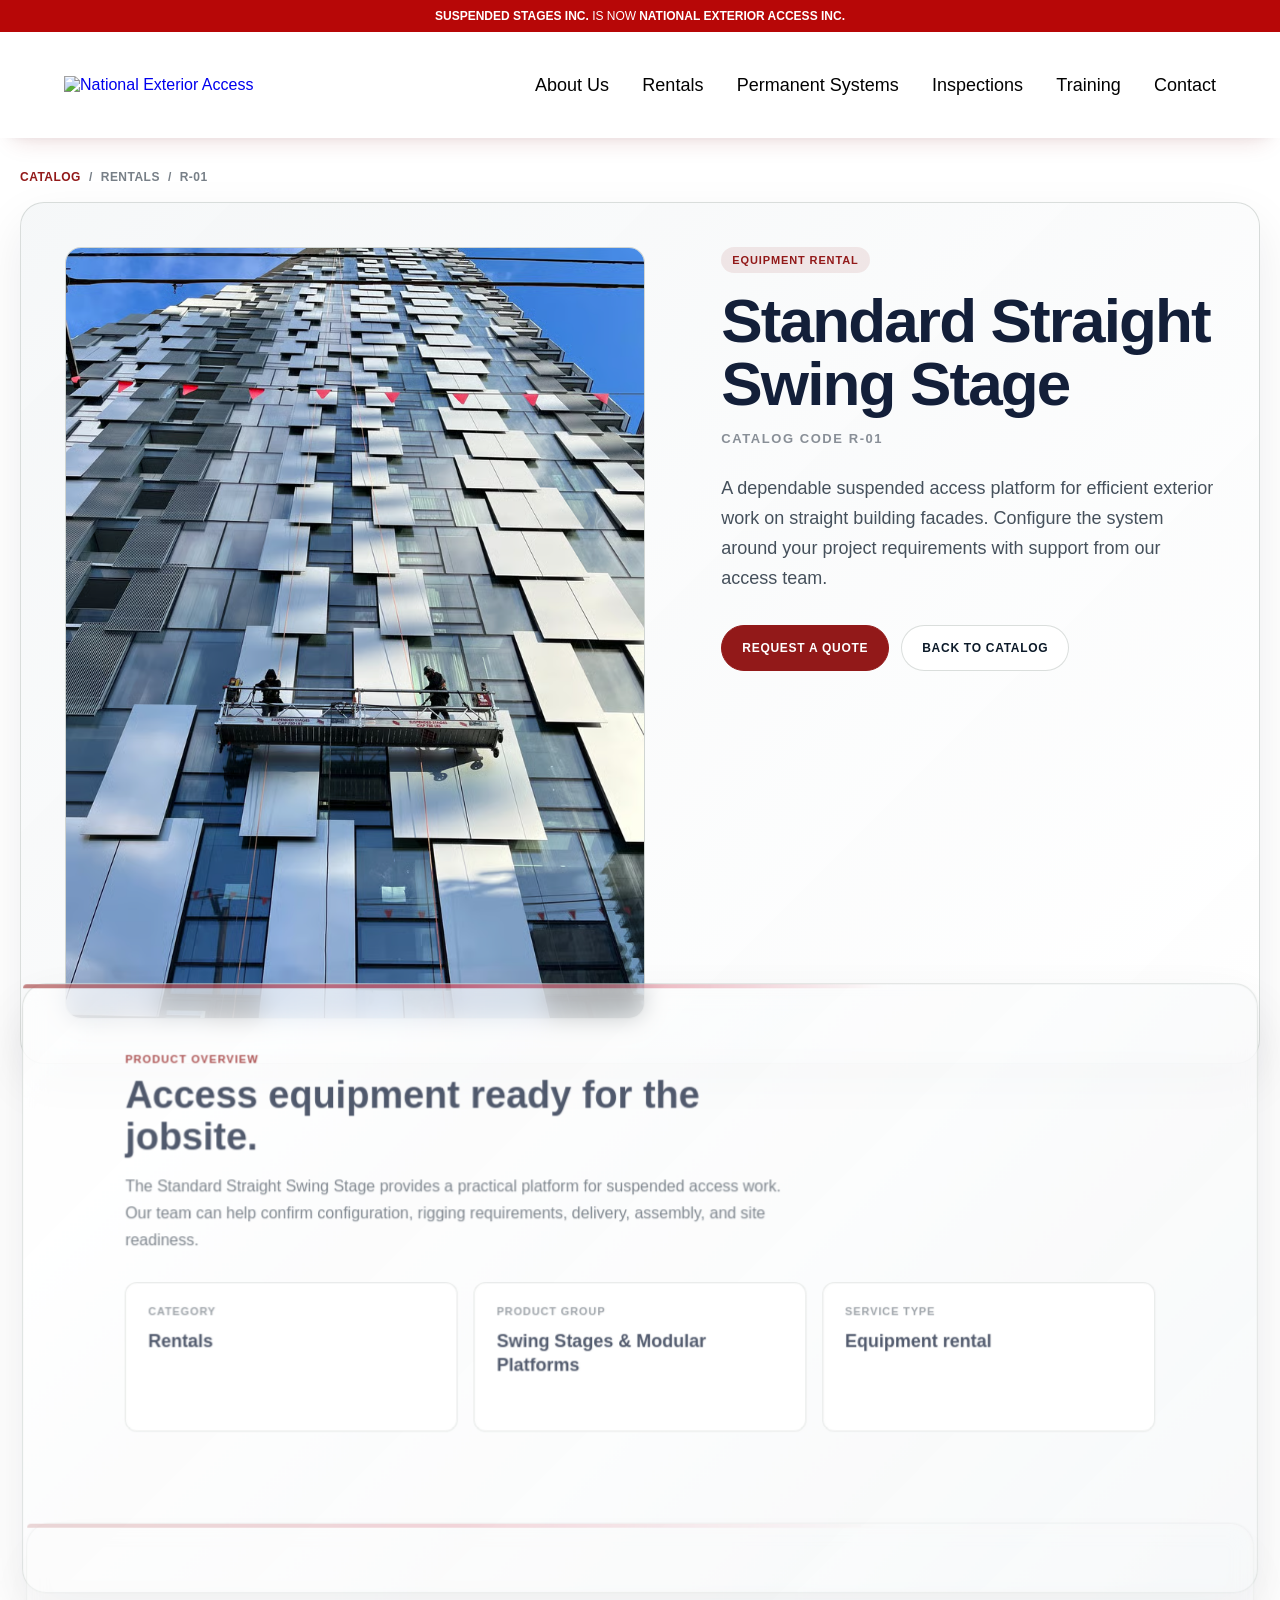
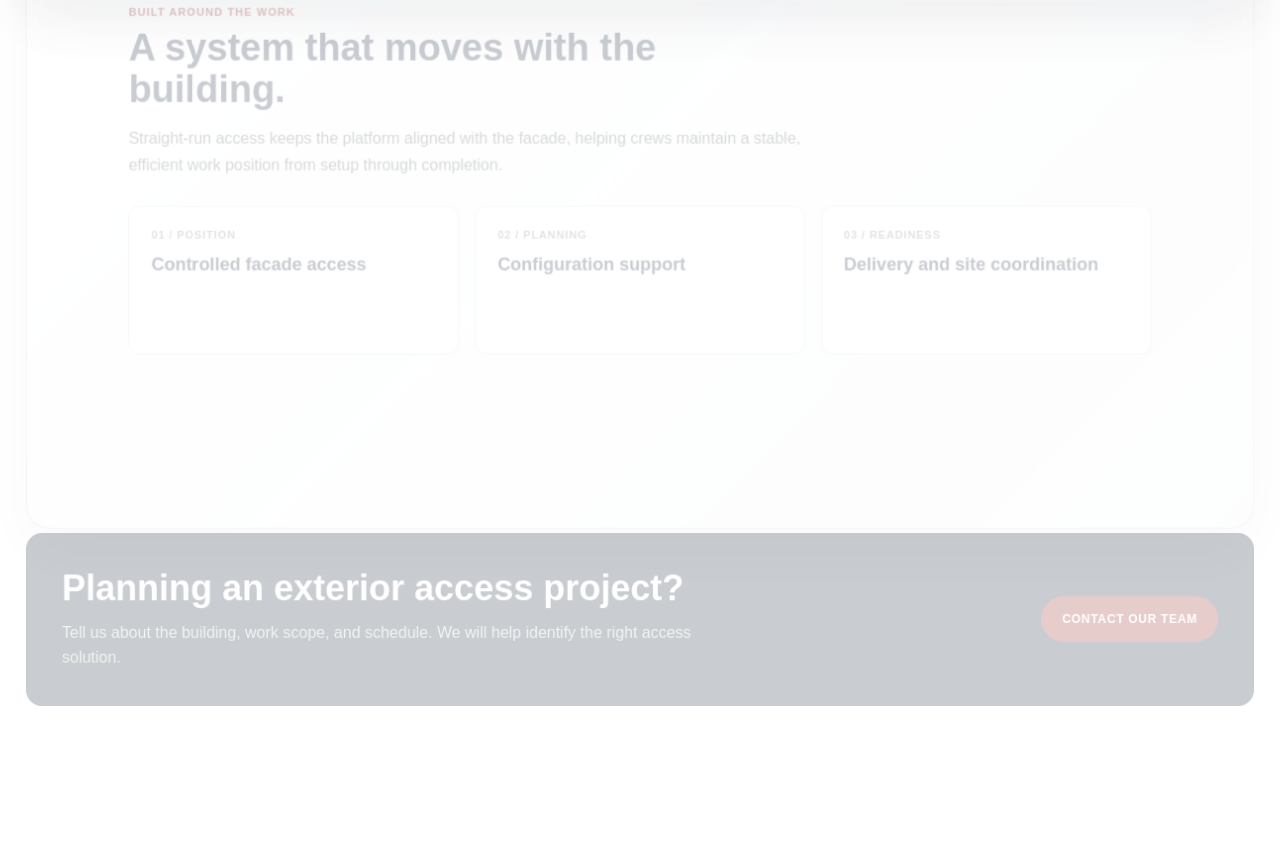
==== products/r-01.html @ cde95449 "1st product" ====
<!DOCTYPE html>
<html lang="en" xmlns:mso="urn:schemas-microsoft-com:office:office" xmlns:msdt="uuid:C2F41010-65B3-11d1-A29F-00AA00C14882">
<head>
    <meta charset="UTF-8">
    <meta name="viewport" content="width=device-width, initial-scale=1.0">
    <meta name="description" content="Standard Straight Swing Stage from National Exterior Access.">

    <title>Standard Straight Swing Stage | National Exterior Access</title>

    <link rel="stylesheet" href="../css/product.css">
    <link rel="stylesheet" href="../shared/nea-header.css">

<!--[if gte mso 9]><xml>
<mso:CustomDocumentProperties>
<mso:_dlc_DocId msdt:dt="string">V2SHWS6XWX3N-912120017-809977</mso:_dlc_DocId>
<mso:_dlc_DocIdItemGuid msdt:dt="string">abacb443-7cd0-4355-b745-6548f027edaa</mso:_dlc_DocIdItemGuid>
<mso:_dlc_DocIdUrl msdt:dt="string">https://appriver3651013612.sharepoint.com/sites/SSIDocuments/_layouts/15/DocIdRedir.aspx?ID=V2SHWS6XWX3N-912120017-809977, V2SHWS6XWX3N-912120017-809977</mso:_dlc_DocIdUrl>
</mso:CustomDocumentProperties>
</xml><![endif]-->
</head>

<body>
    <div id="nea-global-header-slot"></div>

    <main class="nea-product-page nea-product-main">
        <!-- Product data: duplicate this page and replace the content in this section. -->
        <div class="nea-product-scroll-scene">
            <div class="nea-product-hero-anchor">
                <nav class="nea-product-breadcrumbs" aria-label="Breadcrumb">
                    <a href="../index.php">Catalog</a>
                    <span aria-hidden="true">/</span>
                    <span>Rentals</span>
                    <span aria-hidden="true">/</span>
                    <span>R-01</span>
                </nav>

                <section class="nea-product-hero" aria-labelledby="product-title">
                    <div class="nea-product-media">
                        <img
                            src="../Assets/Pics/Standard_Straight_Swing_Stage.avif"
                            alt="Standard Straight Swing Stage"
                        >
                    </div>

                    <div class="nea-product-summary nea-product-summary-desktop">
                        <p class="nea-product-eyebrow">Equipment rental</p>
                        <h1 class="nea-product-title" id="product-title">Standard Straight Swing Stage</h1>
                        <span class="nea-product-code">CATALOG CODE R-01</span>

                        <p class="nea-product-intro">
                            A dependable suspended access platform for efficient exterior work on straight building facades.
                            Configure the system around your project requirements with support from our access team.
                        </p>

                        <div class="nea-product-actions">
                            <a class="nea-product-button" href="https://www.nationalexterioraccess.com/contact">Request a quote</a>
                            <a class="nea-product-button nea-product-button--secondary" href="../index.php">Back to catalog</a>
                        </div>
                    </div>
                </section>
            </div>

            <section class="nea-product-summary nea-product-summary-mobile" aria-labelledby="mobile-product-title" data-scroll-panel>
                <p class="nea-product-eyebrow">Equipment rental</p>
                <h1 class="nea-product-title" id="mobile-product-title">Standard Straight Swing Stage</h1>
                <span class="nea-product-code">CATALOG CODE R-01</span>

                <p class="nea-product-intro">
                    A dependable suspended access platform for efficient exterior work on straight building facades.
                    Configure the system around your project requirements with support from our access team.
                </p>

                <div class="nea-product-actions">
                    <a class="nea-product-button" href="https://www.nationalexterioraccess.com/contact">Request a quote</a>
                    <a class="nea-product-button nea-product-button--secondary" href="../index.php">Back to catalog</a>
                </div>
            </section>

        <section class="nea-product-section nea-product-scroll-panel" aria-labelledby="overview-title" data-scroll-panel>
            <div class="nea-product-section-heading">
                <p class="nea-product-section-label">Product overview</p>
                <h2 class="nea-product-section-title" id="overview-title">Access equipment ready for the jobsite.</h2>
                <p class="nea-product-section-copy">
                    The Standard Straight Swing Stage provides a practical platform for suspended access work.
                    Our team can help confirm configuration, rigging requirements, delivery, assembly, and site readiness.
                </p>
            </div>

            <div class="nea-product-spec-grid">
                <article class="nea-product-spec">
                    <span class="nea-product-spec-label">Category</span>
                    <p class="nea-product-spec-value">Rentals</p>
                </article>
                <article class="nea-product-spec">
                    <span class="nea-product-spec-label">Product group</span>
                    <p class="nea-product-spec-value">Swing Stages &amp; Modular Platforms</p>
                </article>
                <article class="nea-product-spec">
                    <span class="nea-product-spec-label">Service type</span>
                    <p class="nea-product-spec-value">Equipment rental</p>
                </article>
            </div>
        </section>

        <section class="nea-product-section nea-product-scroll-panel" aria-labelledby="engineering-title" data-scroll-panel>
            <div class="nea-product-section-heading">
                <p class="nea-product-section-label">Built around the work</p>
                <h2 class="nea-product-section-title" id="engineering-title">A system that moves with the building.</h2>
                <p class="nea-product-section-copy">
                    Straight-run access keeps the platform aligned with the facade, helping crews maintain a stable,
                    efficient work position from setup through completion.
                </p>
            </div>

            <div class="nea-product-spec-grid">
                <article class="nea-product-spec">
                    <span class="nea-product-spec-label">01 / Position</span>
                    <p class="nea-product-spec-value">Controlled facade access</p>
                </article>
                <article class="nea-product-spec">
                    <span class="nea-product-spec-label">02 / Planning</span>
                    <p class="nea-product-spec-value">Configuration support</p>
                </article>
                <article class="nea-product-spec">
                    <span class="nea-product-spec-label">03 / Readiness</span>
                    <p class="nea-product-spec-value">Delivery and site coordination</p>
                </article>
            </div>
        </section>

        <section class="nea-product-section nea-product-scroll-panel" aria-labelledby="next-step-title" data-scroll-panel>
            <div class="nea-product-cta">
                <div>
                    <h2 id="next-step-title">Planning an exterior access project?</h2>
                    <p>Tell us about the building, work scope, and schedule. We will help identify the right access solution.</p>
                </div>
                <a class="nea-product-button" href="https://www.nationalexterioraccess.com/contact">Contact our team</a>
            </div>
        </section>
        </div>
    </main>

    <script src="../shared/nea-header.js"></script>
    <script src="../js/product.js"></script>
</body>
</html>
---- css/product.css ----
:root {
    --nea-product-red: #921919;
    --nea-product-red-alt: #C5132F;
    --nea-product-navy: #0C1A29;
    --nea-product-blue: #131F39;
    --nea-product-gray: #BCC3BF;
    --nea-product-light: #F5F7F8;
    --nea-product-border: rgba(188, 195, 191, 0.55);
}

body {
    margin: 0;
    color: var(--nea-product-navy);
    background: #ffffff;
    font-family: Arial, Helvetica, sans-serif;
}

.nea-product-page,
.nea-product-page * {
    box-sizing: border-box;
}

.nea-product-main {
    width: min(100% - 40px, 1240px);
    margin: 0 auto;
    padding: 0 0 88px;
}

.nea-product-scroll-scene {
    position: relative;
}

.nea-product-breadcrumbs {
    display: flex;
    flex-wrap: wrap;
    gap: 8px;
    margin: 0 0 18px;
    color: rgba(12, 26, 41, 0.56);
    font-size: 12px;
    font-weight: 700;
    letter-spacing: 0.04em;
    text-transform: uppercase;
}

.nea-product-breadcrumbs a {
    color: var(--nea-product-red);
    text-decoration: none;
}

.nea-product-breadcrumbs a:hover {
    text-decoration: underline;
}

.nea-product-hero-anchor {
    position: sticky;
    top: var(--nea-header-total-height, 138px);
    z-index: 1;
    padding-top: 32px;
}

.nea-product-hero {
    min-height: min(520px, calc(100vh - 235px));
    display: grid;
    grid-template-columns: minmax(0, 1.08fr) minmax(340px, 0.92fr);
    gap: clamp(32px, 6vw, 88px);
    align-items: center;
    padding: clamp(24px, 3.5vw, 44px);
    border: 1px solid var(--nea-product-border);
    border-radius: 24px;
    background:
        linear-gradient(135deg, rgba(245, 247, 248, 0.96), rgba(255, 255, 255, 0.98));
    box-shadow: 0 20px 50px rgba(12, 26, 41, 0.08);
}

.nea-product-summary-mobile {
    display: none;
}

@media (min-width: 821px) {
    .nea-product-summary {
        align-self: start;
    }
}

.nea-product-scroll-panel {
    position: relative;
    z-index: 2;
    min-height: 68vh;
    display: flex;
    flex-direction: column;
    justify-content: center;
    margin-top: -10vh;
    padding: clamp(44px, 8vw, 92px) clamp(24px, 8vw, 108px);
    border: 1px solid rgba(188, 195, 191, 0.62);
    border-radius: 24px;
    background:
        linear-gradient(135deg, rgba(255, 255, 255, 0.97), rgba(245, 247, 248, 0.93));
    box-shadow: 0 24px 58px rgba(12, 26, 41, 0.13);
    backdrop-filter: blur(12px);
    opacity: 0.14;
    transform: translateY(24px) scale(0.99);
    transition: opacity 0.22s ease-out, transform 0.22s ease-out;
    will-change: opacity, transform;
}

.nea-product-scroll-panel::before {
    content: "";
    position: absolute;
    top: 0;
    right: 0;
    left: 0;
    height: 4px;
    border-radius: 24px 24px 0 0;
    background: linear-gradient(90deg, var(--nea-product-red), var(--nea-product-red-alt), transparent 70%);
    opacity: 0.72;
}

.nea-product-scroll-panel:last-child {
    margin-bottom: 12vh;
}

.nea-product-scroll-panel.is-active {
    opacity: 1;
    transform: translateY(0) scale(1);
}

.nea-product-section.nea-product-scroll-panel:last-child {
    min-height: 0;
    margin-top: 0;
    margin-bottom: 88px;
    padding: 0;
    border: 0;
    border-radius: 0;
    background: transparent;
    box-shadow: none;
    backdrop-filter: none;
}

.nea-product-section.nea-product-scroll-panel:last-child::before {
    display: none;
}

.nea-product-media {
    display: flex;
    align-items: center;
    justify-content: center;
    overflow: hidden;
    border: 1px solid rgba(188, 195, 191, 0.7);
    border-radius: 16px;
    background: #ffffff;
}

.nea-product-media img {
    display: block;
    width: 100%;
    height: 90%;
    min-height: 300px;
    object-fit: contain;
}

.nea-product-eyebrow {
    display: inline-flex;
    margin: 0 0 16px;
    padding: 7px 11px;
    border-radius: 999px;
    background: rgba(146, 25, 25, 0.09);
    color: var(--nea-product-red);
    font-size: 11px;
    font-weight: 900;
    letter-spacing: 0.08em;
    text-transform: uppercase;
}

.nea-product-title {
    max-width: 620px;
    margin: 0;
    color: var(--nea-product-blue);
    font-size: clamp(34px, 5vw, 62px);
    font-weight: 900;
    line-height: 1.02;
    letter-spacing: -0.03em;
}

.nea-product-code {
    display: block;
    margin-top: 16px;
    color: rgba(12, 26, 41, 0.48);
    font-size: 13px;
    font-weight: 900;
    letter-spacing: 0.12em;
}

.nea-product-intro {
    max-width: 590px;
    margin: 28px 0 0;
    color: rgba(12, 26, 41, 0.76);
    font-size: 18px;
    line-height: 1.65;
}

.nea-product-actions {
    display: flex;
    flex-wrap: wrap;
    gap: 12px;
    margin-top: 32px;
}

.nea-product-button {
    display: inline-flex;
    align-items: center;
    justify-content: center;
    min-height: 46px;
    padding: 12px 20px;
    border: 1px solid var(--nea-product-red);
    border-radius: 999px;
    background: var(--nea-product-red);
    color: #ffffff;
    font-size: 12px;
    font-weight: 900;
    letter-spacing: 0.06em;
    text-decoration: none;
    text-transform: uppercase;
    transition: background 0.2s ease, box-shadow 0.2s ease, transform 0.2s ease;
}

.nea-product-button:hover {
    background: var(--nea-product-red-alt);
    box-shadow: 0 8px 20px rgba(146, 25, 25, 0.22);
    transform: translateY(-2px);
}

.nea-product-button--secondary {
    background: #ffffff;
    color: var(--nea-product-navy);
    border-color: var(--nea-product-border);
}

.nea-product-button--secondary:hover {
    background: var(--nea-product-light);
    color: var(--nea-product-red);
}

.nea-product-section {
    padding-top: 0;
}

.nea-product-section-heading {
    max-width: 680px;
    margin-bottom: 28px;
}

.nea-product-section-label {
    margin: 0 0 10px;
    color: var(--nea-product-red);
    font-size: 11px;
    font-weight: 900;
    letter-spacing: 0.1em;
    text-transform: uppercase;
}

.nea-product-section-title {
    margin: 0;
    color: var(--nea-product-blue);
    font-size: clamp(26px, 3vw, 38px);
    line-height: 1.1;
}

.nea-product-section-copy {
    margin: 14px 0 0;
    color: rgba(12, 26, 41, 0.72);
    font-size: 16px;
    line-height: 1.7;
}

.nea-product-spec-grid {
    display: grid;
    grid-template-columns: repeat(3, minmax(0, 1fr));
    gap: 16px;
}

.nea-product-spec {
    min-height: 150px;
    padding: 22px;
    border: 1px solid var(--nea-product-border);
    border-radius: 12px;
    background: #ffffff;
}

.nea-product-spec-label {
    display: block;
    margin-bottom: 12px;
    color: rgba(12, 26, 41, 0.54);
    font-size: 11px;
    font-weight: 900;
    letter-spacing: 0.08em;
    text-transform: uppercase;
}

.nea-product-spec-value {
    margin: 0;
    color: var(--nea-product-blue);
    font-size: 18px;
    font-weight: 800;
    line-height: 1.35;
}

.nea-product-cta {
    display: grid;
    grid-template-columns: 1fr auto;
    gap: 28px;
    align-items: center;
    padding: 36px;
    border-radius: 16px;
    background: var(--nea-product-navy);
    color: #ffffff;
}

.nea-product-cta h2 {
    margin: 0;
    font-size: clamp(24px, 3vw, 36px);
    line-height: 1.1;
}

.nea-product-cta p {
    max-width: 680px;
    margin: 12px 0 0;
    color: rgba(255, 255, 255, 0.76);
    line-height: 1.6;
}

.nea-product-cta .nea-product-button {
    white-space: nowrap;
}

@media (max-width: 820px) {
    .nea-product-hero-anchor {
        position: sticky;
        top: var(--nea-header-total-height, 114px);
        z-index: 3;
        padding-top: 32px;
    }

    .nea-product-scroll-panel {
        z-index: 4;
        min-height: 62vh;
        margin-top: -7vh;
    }

    .nea-product-scroll-panel:first-of-type {
        margin-top: 0;
    }

    .nea-product-hero {
        min-height: 0;
        display: block;
        grid-template-columns: 1fr;
    }

    .nea-product-media,
    .nea-product-media img {
        min-height: 280px;
    }

    .nea-product-summary-desktop {
        display: none;
    }

    .nea-product-summary-mobile {
        display: block;
        position: relative;
        z-index: 4;
        margin-top: 0;
        padding: 42px 24px;
        border: 1px solid var(--nea-product-border);
        border-radius: 16px;
        background: rgba(255, 255, 255, 0.98);
        box-shadow: 0 24px 58px rgba(12, 26, 41, 0.13);
        opacity: 0.14;
        transform: translateY(24px) scale(0.99);
        transition: opacity 0.22s ease-out, transform 0.22s ease-out;
        will-change: opacity, transform;
    }

    .nea-product-spec-grid {
        grid-template-columns: repeat(2, minmax(0, 1fr));
    }
}

@media (min-width: 561px) and (max-width: 820px) {
    .nea-product-summary-mobile {
        min-height: 550px;
        padding: 56px 32px 64px;
    }

    .nea-product-section.nea-product-scroll-panel:last-child {
        min-height: 0;
        margin-top: 0;
        margin-bottom: 32px;
        padding: 0;
        border: 0;
        border-radius: 0;
        background: transparent;
        box-shadow: none;
        backdrop-filter: none;
    }

    .nea-product-section.nea-product-scroll-panel:last-child::before {
        display: none;
    }

    .nea-product-cta {
        padding: 32px;
    }
}

@media (max-width: 560px) {
    .nea-product-main {
        width: min(100% - 24px, 1240px);
        padding-top: 0;
    }

    .nea-product-hero {
        gap: 28px;
        padding: 18px;
        border-radius: 16px;
    }

    .nea-product-hero-anchor {
        padding-top: 20px;
    }

    .nea-product-summary-mobile {
        padding-top: 20px;
        padding-bottom: 32px;
    }

    .nea-product-scroll-panel {
        min-height: 62vh;
        margin-top: 0;
        padding: 56px 20px 48px;
        border-radius: 16px;
    }

    .nea-product-media,
    .nea-product-media img {
        min-height: 240px;
    }

    .nea-product-title {
        font-size: 42px;
    }

    .nea-product-intro {
        font-size: 16px;
    }

    .nea-product-spec-grid,
    .nea-product-cta {
        grid-template-columns: 1fr;
    }

    .nea-product-section {
        padding-top: 40px;
    }

    .nea-product-section.nea-product-scroll-panel:last-child {
        min-height: 0;
        margin-top: 0;
        margin-bottom: 24px;
        padding: 0;
        border: 0;
        border-radius: 0;
        background: transparent;
        box-shadow: none;
        backdrop-filter: none;
    }

    .nea-product-section.nea-product-scroll-panel:last-child::before {
        display: none;
    }

    .nea-product-cta {
        padding: 26px 22px;
    }
}

@media (prefers-reduced-motion: reduce) {
    .nea-product-button {
        transition: none;
    }

    .nea-product-scroll-panel {
        transition: none;
        opacity: 1;
        transform: none;
    }
}
---- shared/nea-header.css ----
/* =========================================================
   NATIONAL EXTERIOR ACCESS
   GLOBAL HEADER
========================================================= */


/* =========================================================
   GLOBAL RESET
========================================================= */

:root {
    --nea-header-announcement-height: 32px;
    --nea-header-main-height: 106px;
    --nea-header-total-height: 138px;
}

body {
    padding-top: var(--nea-header-total-height);
}

.nea-global-header,
.nea-global-header__announcement {
    width: 100%;
    font-family: Arial, Helvetica, sans-serif;
    color: #020202;
}

.nea-global-header *,
.nea-global-header *::before,
.nea-global-header *::after,
.nea-global-header__announcement *,
.nea-global-header__announcement *::before,
.nea-global-header__announcement *::after {
    box-sizing: border-box;
}

.nea-global-header a {
    text-decoration: none;
}


/* =========================================================
    ANNOUNCEMENT BAR
    Fixed above the main header
========================================================= */

.nea-global-header__announcement {
     position: fixed;
     top: 0;
     left: 0;
     right: 0;
    z-index: 5001;

    background: #b70707;
    color: #ffffff;
}

.nea-global-header__announcement-inner {
    width: 100%;
    min-height: 32px;

    display: flex;
    align-items: center;
    justify-content: center;
    gap: 3px;

    padding: 7px 20px;

    text-align: center;

    font-size: 12px;
    font-weight: 500;
    line-height: 1.25;

    text-transform: uppercase;
}

.nea-global-header__announcement-first {
    display: inline;
}


/* =========================================================
    HEADER ROOT
    Fixed header — stays in one layer while scrolling
========================================================= */

.nea-global-header {
     position: fixed;
     top: var(--nea-header-announcement-height);
     left: 0;
     right: 0;
    z-index: 5000;

    background: #ffffff;
}

.nea-global-header__announcement {
    z-index: 5001;
}


/* =========================================================
   MAIN HEADER
========================================================= */

.nea-global-header__main {
    position: relative;
    top: auto;
    z-index: 5000;

    width: 100%;

    background: #ffffff;

    border-bottom: none;

    box-shadow:
        0 6px 10px -8px rgba(19, 31, 57, 0.08),
        0 14px 24px -14px rgba(146, 25, 25, 0.18);
}

.nea-global-header__inner {
    width: min(100%, 1400px);
    min-height: 106px;

    margin: 0 auto;

    padding:
        0 clamp(32px, 5vw, 80px);

    display: flex;
    align-items: center;

    gap: 30px;
}


/* =========================================================
   LOGO
========================================================= */

.nea-global-header__logo-link {
    display: inline-flex;
    align-items: center;

    flex-shrink: 0;
}

.nea-global-header__logo {
    display: block;

    width: 230px;
    height: auto;
    max-height: 82px;

    object-fit: contain;
}


/* =========================================================
   DESKTOP NAVIGATION
========================================================= */

.nea-global-header__desktop-nav {
    margin-left: auto;

    display: flex;
    align-items: center;

    gap: clamp(24px, 2.6vw, 46px);
}

.nea-global-header__desktop-nav > a {
    position: relative;

    display: inline-flex;
    align-items: center;

    min-height: 42px;

    color: #020202;

    font-size: 18px;
    font-weight: 400;

    white-space: nowrap;

    transition:
        color 0.2s ease,
        opacity 0.2s ease;
}

.nea-global-header__desktop-nav > a:not(
    .nea-global-header__catalog-desktop
)::after {
    content: "";

    position: absolute;

    left: 0;
    right: 100%;
    bottom: 4px;

    height: 2px;

    background: #921919;

    transition: right 0.22s ease;
}

.nea-global-header__desktop-nav > a:not(
    .nea-global-header__catalog-desktop
):hover::after {
    right: 0;
}


/* =========================================================
   CATALOG — DESKTOP
========================================================= */

.nea-global-header__catalog-desktop {
    padding: 12px 22px;

    border-radius: 999px;

    background: #921919;
    color: #ffffff !important;

    font-size: 14px !important;
    font-weight: 700 !important;

    box-shadow:
        0 6px 16px rgba(146, 25, 25, 0.20);

    transition:
        background 0.2s ease,
        transform 0.2s ease,
        box-shadow 0.2s ease !important;
}

.nea-global-header__catalog-desktop:hover {
    background: #C5132F;

    transform: translateY(-2px);

    box-shadow:
        0 8px 20px rgba(146, 25, 25, 0.24);
}


/* =========================================================
   CATALOG — MOBILE / TABLET
========================================================= */

.nea-global-header__catalog-mobile {
    display: none;

    align-items: center;
    justify-content: center;

    padding: 9px 16px;

    border-radius: 999px;

    background: #921919;
    color: #ffffff;

    font-size: 13px;
    font-weight: 700;

    white-space: nowrap;

    box-shadow:
        0 5px 14px rgba(146, 25, 25, 0.16);
}


/* =========================================================
   HAMBURGER
========================================================= */

.nea-global-header__toggle {
    display: none;

    position: relative;

    width: 44px;
    height: 44px;

    margin-left: auto;
    padding: 0;

    border: 0;

    background: transparent;

    cursor: pointer;

    flex-shrink: 0;
}

.nea-global-header__toggle span {
    position: absolute;

    left: 8px;

    width: 28px;
    height: 2px;

    background: #131F39;

    border-radius: 2px;

    transition:
        top 0.25s ease,
        transform 0.25s ease,
        opacity 0.2s ease;
}

.nea-global-header__toggle span:nth-child(1) {
    top: 13px;
}

.nea-global-header__toggle span:nth-child(2) {
    top: 21px;
}

.nea-global-header__toggle span:nth-child(3) {
    top: 29px;
}


/* Hamburger → X */

.nea-global-header.is-menu-open
.nea-global-header__toggle span:nth-child(1) {
    top: 21px;
    transform: rotate(45deg);
}

.nea-global-header.is-menu-open
.nea-global-header__toggle span:nth-child(2) {
    opacity: 0;
}

.nea-global-header.is-menu-open
.nea-global-header__toggle span:nth-child(3) {
    top: 21px;
    transform: rotate(-45deg);
}


/* =========================================================
   MOBILE MENU
   Lives inside the sticky header
========================================================= */

.nea-global-header__mobile-menu {
    display: none;

    overflow: hidden;

    max-height: 0;

    background: #ffffff;

    border-bottom:
        1px solid rgba(19, 31, 57, 0.1);

    transition:
        max-height 0.35s ease;
}

.nea-global-header.is-menu-open
.nea-global-header__mobile-menu {
    max-height: 500px;
}

.nea-global-header__mobile-nav {
    display: flex;
    flex-direction: column;

    align-items: flex-end;

    gap: 4px;

    padding: 18px 24px 28px;
}

.nea-global-header__mobile-nav a {
    width: auto;

    display: inline-flex;
    justify-content: flex-end;

    padding: 12px 4px;

    color: #131F39;

    font-size: 19px;
    font-weight: 400;

    border-bottom: none;

    transition:
        color 0.18s ease,
        transform 0.18s ease;
}

.nea-global-header__mobile-nav a:hover {
    color: #921919;

    transform: translateX(-4px);
}


/* =========================================================
   ACTIVE PAGE
========================================================= */

.nea-global-header__desktop-nav > a.is-active:not(
    .nea-global-header__catalog-desktop
) {
    color: #921919;
}

.nea-global-header__desktop-nav > a.is-active:not(
    .nea-global-header__catalog-desktop
)::after {
    right: 0;
}

.nea-global-header__mobile-nav a.is-active {
    color: #921919;
    font-weight: 700;
}

.nea-global-header__catalog-desktop.is-active,
.nea-global-header__catalog-mobile.is-active {
    background: #C5132F;

    box-shadow:
        0 8px 22px rgba(146, 25, 25, 0.28);
}


/* =========================================================
   TABLET
========================================================= */

@media (max-width: 1024px) {

    :root {
        --nea-header-main-height: 83px;
        --nea-header-total-height: 114px;
    }

    .nea-global-header__announcement-inner {
        min-height: 31px;

        font-size: 10px;
    }

    .nea-global-header__inner {
        position: relative;

        min-height: 83px;

        padding:
            0 clamp(22px, 4vw, 42px);

        gap: 18px;
    }

    .nea-global-header__logo-link {
        position: absolute;
        left: 50%;
        transform: translateX(-50%);
    }

    .nea-global-header__logo {
        width: 170px;
        max-height: 62px;
    }

    .nea-global-header__desktop-nav {
        display: none;
    }

    .nea-global-header__catalog-mobile {
        display: inline-flex;

        margin-left: auto;
    }

    .nea-global-header__toggle {
        display: block;

        margin-left: auto;
        z-index: 1;
    }

    .nea-global-header__mobile-menu {
        display: block;
    }

}


/* =========================================================
   MOBILE
========================================================= */

@media (max-width: 600px) {

    :root {
        --nea-header-announcement-height: 52px;
        --nea-header-main-height: 100px;
        --nea-header-total-height: 152px;
    }

    .nea-global-header__announcement-inner {
        min-height: 52px;

        flex-direction: column;

        gap: 0;

        padding: 7px 20px;

        font-size: 12px;
        font-weight: 600;
        line-height: 1.25;
    }

    .nea-global-header__inner {
        min-height: 100px;

        padding:
            0 18px;

        gap: 10px;
    }

    .nea-global-header__logo {
        width: 170px;
        max-height: 70px;
    }

    .nea-global-header__catalog-mobile {
        padding:
            9px 13px;

        font-size: 12px;
    }

    .nea-global-header__toggle {
        width: 42px;
        height: 42px;
    }

    .nea-global-header__mobile-nav {
        padding:
            10px 20px 28px;
    }

    .nea-global-header__mobile-nav a {
        padding:
            15px 0;

        font-size: 20px;
    }

}


/* =========================================================
   VERY SMALL MOBILE
========================================================= */

@media (max-width: 420px) {

    .nea-global-header__inner {
        padding:
            0 12px;

        gap: 7px;
    }

    .nea-global-header__logo {
        width: 145px;
    }

    .nea-global-header__catalog-mobile {
        padding:
            8px 11px;

        font-size: 11px;
    }

    .nea-global-header__toggle {
        width: 38px;
        height: 40px;
    }

    .nea-global-header__toggle span {
        left: 7px;

        width: 25px;
    }

}
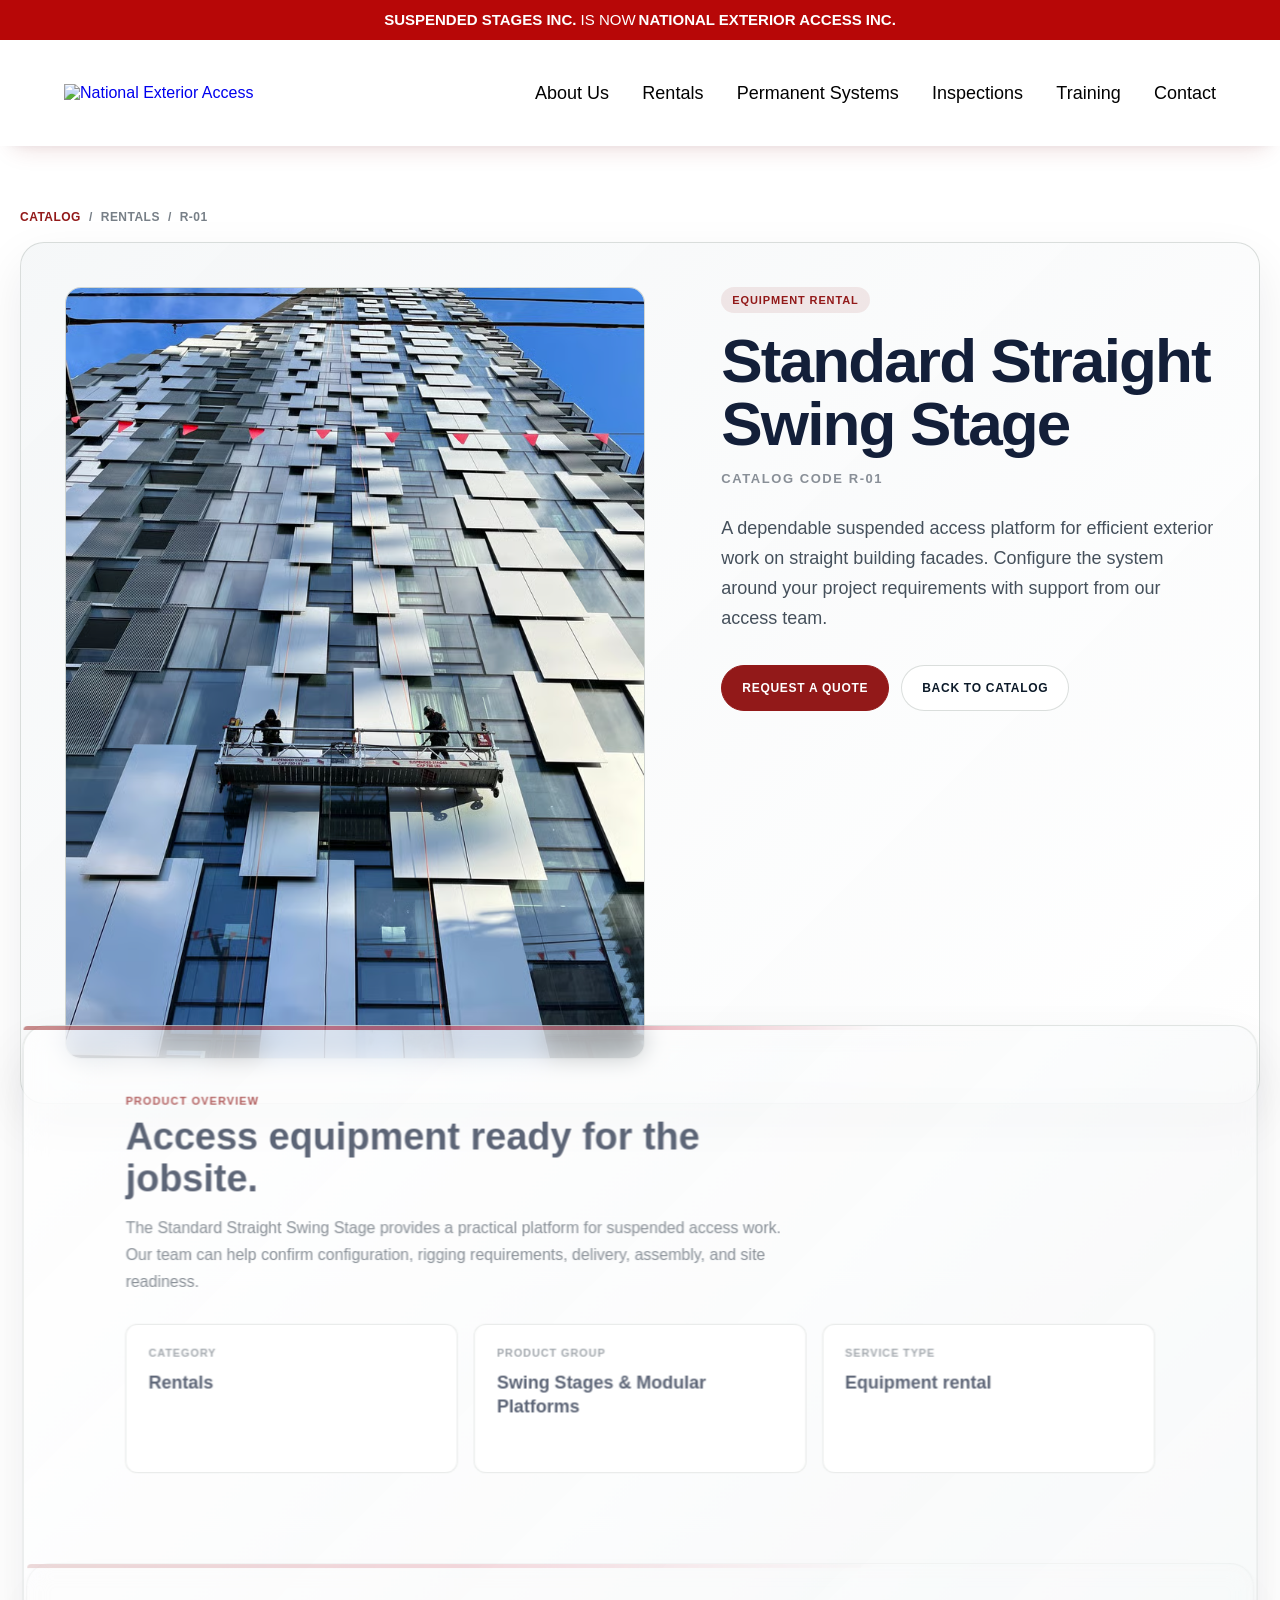
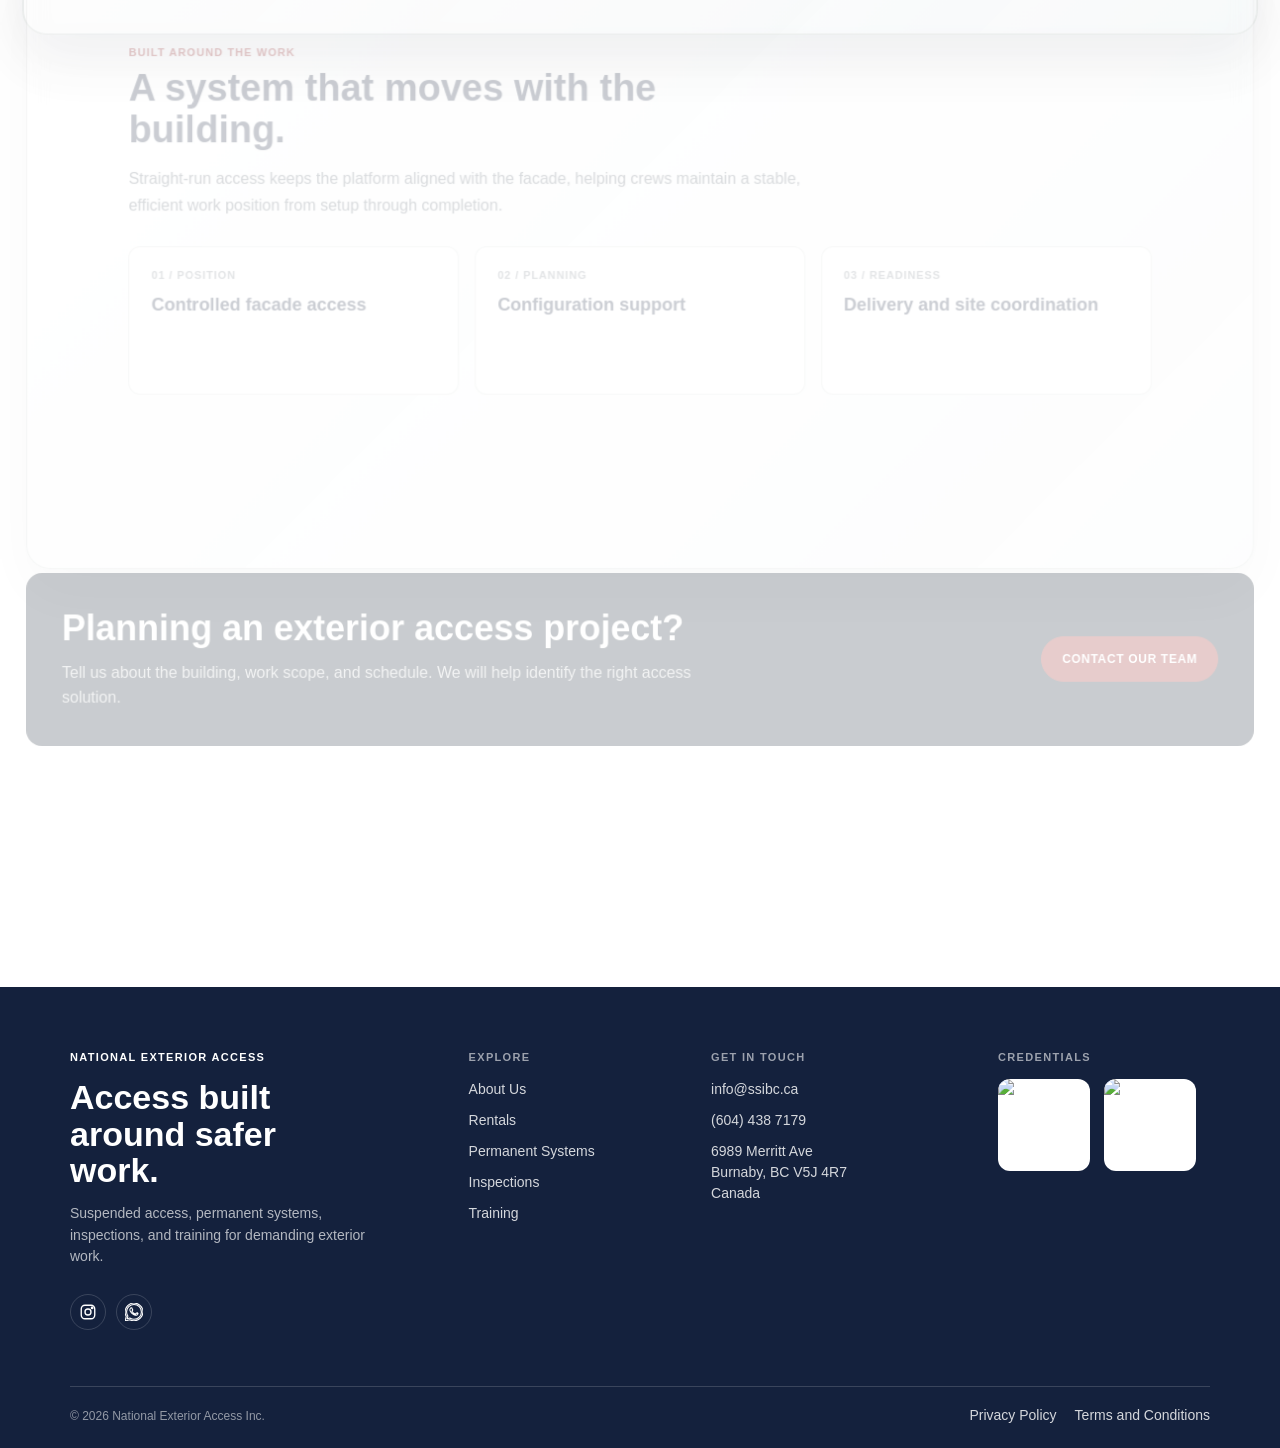
==== commit 33382dc3: "FOOTER" ====
--- a/products/r-01.html
+++ b/products/r-01.html
@@ -9,6 +9,7 @@
 
     <link rel="stylesheet" href="../css/product.css">
     <link rel="stylesheet" href="../shared/nea-header.css">
+    <link rel="stylesheet" href="../shared/nea-footer.css">
 
 <!--[if gte mso 9]><xml>
 <mso:CustomDocumentProperties>
@@ -140,7 +141,10 @@
         </div>
     </main>
 
+    <div id="nea-global-footer-slot"></div>
+
     <script src="../shared/nea-header.js"></script>
+    <script src="../shared/nea-footer.js"></script>
     <script src="../js/product.js"></script>
 </body>
 </html>
--- a/css/product.css
+++ b/css/product.css
@@ -6,6 +6,7 @@
     --nea-product-gray: #BCC3BF;
     --nea-product-light: #F5F7F8;
     --nea-product-border: rgba(188, 195, 191, 0.55);
+    --nea-product-top-space: 32px;
 }
 
 body {
@@ -23,7 +24,7 @@
 .nea-product-main {
     width: min(100% - 40px, 1240px);
     margin: 0 auto;
-    padding: 0 0 88px;
+    padding: var(--nea-product-top-space) 0 88px;
 }
 
 .nea-product-scroll-scene {
@@ -53,9 +54,12 @@
 
 .nea-product-hero-anchor {
     position: sticky;
-    top: var(--nea-header-total-height, 138px);
+    top: calc(var(--nea-header-total-height, 138px) + var(--nea-product-top-space));
     z-index: 1;
     padding-top: 32px;
+    opacity: 1;
+    transition: opacity 0.2s ease-out;
+    will-change: opacity;
 }
 
 .nea-product-hero {
@@ -333,9 +337,13 @@
 }
 
 @media (max-width: 820px) {
+    :root {
+        --nea-product-top-space: 24px;
+    }
+
     .nea-product-hero-anchor {
         position: sticky;
-        top: var(--nea-header-total-height, 114px);
+        top: calc(var(--nea-header-total-height, 114px) + var(--nea-product-top-space));
         z-index: 3;
         padding-top: 32px;
     }
@@ -414,9 +422,13 @@
 }
 
 @media (max-width: 560px) {
+    :root {
+        --nea-product-top-space: 16px;
+    }
+
     .nea-product-main {
         width: min(100% - 24px, 1240px);
-        padding-top: 0;
+        padding-top: var(--nea-product-top-space);
     }
 
     .nea-product-hero {
--- a/shared/nea-header.css
+++ b/shared/nea-header.css
@@ -9,9 +9,9 @@
 ========================================================= */
 
 :root {
-    --nea-header-announcement-height: 32px;
+    --nea-header-announcement-height: 40px;
     --nea-header-main-height: 106px;
-    --nea-header-total-height: 138px;
+    --nea-header-total-height: 146px;
 }
 
 body {
@@ -57,18 +57,18 @@
 
 .nea-global-header__announcement-inner {
     width: 100%;
-    min-height: 32px;
+    min-height: var(--nea-header-announcement-height);
 
     display: flex;
     align-items: center;
     justify-content: center;
     gap: 3px;
 
-    padding: 7px 20px;
+    padding: 10px 20px;
 
     text-align: center;
 
-    font-size: 12px;
+    font-size: 15px;
     font-weight: 500;
     line-height: 1.25;
 
@@ -127,7 +127,7 @@
     margin: 0 auto;
 
     padding:
-        0 clamp(32px, 5vw, 80px);
+        20px clamp(32px, 5vw, 80px);
 
     display: flex;
     align-items: center;
@@ -453,12 +453,13 @@
 @media (max-width: 1024px) {
 
     :root {
+        --nea-header-announcement-height: 33px;
         --nea-header-main-height: 83px;
-        --nea-header-total-height: 114px;
+        --nea-header-total-height: 116px;
     }
 
     .nea-global-header__announcement-inner {
-        min-height: 31px;
+        min-height: var(--nea-header-announcement-height);
 
         font-size: 10px;
     }
@@ -469,7 +470,7 @@
         min-height: 83px;
 
         padding:
-            0 clamp(22px, 4vw, 42px);
+            25px clamp(22px, 4vw, 42px);
 
         gap: 18px;
     }
--- a/shared/nea-footer.css
+++ b/shared/nea-footer.css
@@ -0,0 +1,216 @@
+:root {
+    --nea-footer-navy: #14213D;
+    --nea-footer-red: #921919;
+    --nea-footer-border: rgba(255, 255, 255, 0.16);
+    --nea-footer-muted: rgba(255, 255, 255, 0.68);
+}
+
+.nea-global-footer {
+    margin-top: 88px;
+    padding: 64px 20px 22px;
+    background: var(--nea-footer-navy);
+    color: #ffffff;
+    font-family: Arial, Helvetica, sans-serif;
+}
+
+.nea-global-footer,
+.nea-global-footer * {
+    box-sizing: border-box;
+}
+
+.nea-global-footer__inner {
+    display: grid;
+    grid-template-columns: minmax(240px, 1.5fr) minmax(140px, 0.8fr) minmax(190px, 1fr) minmax(180px, 0.95fr);
+    gap: clamp(28px, 5vw, 76px);
+    width: min(100%, 1140px);
+    margin: 0 auto;
+}
+
+.nea-global-footer__brand h2 {
+    max-width: 280px;
+    margin: 0 0 14px;
+    color: #ffffff;
+    font-size: clamp(24px, 3vw, 34px);
+    line-height: 1.08;
+}
+
+.nea-global-footer__eyebrow,
+.nea-global-footer__label {
+    margin: 0 0 16px;
+    color: rgba(255, 255, 255, 0.58);
+    font-size: 11px;
+    font-weight: 800;
+    letter-spacing: 0.12em;
+    text-transform: uppercase;
+}
+
+.nea-global-footer__eyebrow {
+    color: #ffffff;
+}
+
+.nea-global-footer__intro {
+    max-width: 300px;
+    margin: 0;
+    color: var(--nea-footer-muted);
+    font-size: 14px;
+    line-height: 1.55;
+}
+
+.nea-global-footer__socials {
+    display: flex;
+    gap: 10px;
+    margin-top: 26px;
+}
+
+.nea-global-footer__socials a {
+    display: inline-flex;
+    align-items: center;
+    justify-content: center;
+    width: 36px;
+    height: 36px;
+    border: 1px solid var(--nea-footer-border);
+    border-radius: 50%;
+    color: #ffffff;
+    transition: background 0.2s ease, border-color 0.2s ease, transform 0.2s ease;
+}
+
+.nea-global-footer__socials a:hover,
+.nea-global-footer__socials a:focus-visible {
+    border-color: rgba(255, 255, 255, 0.52);
+    background: var(--nea-footer-red);
+    transform: translateY(-2px);
+}
+
+.nea-global-footer__socials svg {
+    width: 18px;
+    height: 18px;
+    fill: none;
+    stroke: currentColor;
+    stroke-linecap: round;
+    stroke-linejoin: round;
+    stroke-width: 1.8;
+}
+
+.nea-global-footer__socials a:nth-child(2) svg {
+    fill: none;
+    stroke-width: 1.45;
+}
+
+.nea-global-footer__links,
+.nea-global-footer__contact,
+.nea-global-footer__credentials {
+    display: flex;
+    flex-direction: column;
+    align-items: flex-start;
+}
+
+.nea-global-footer__links a,
+.nea-global-footer__contact a,
+.nea-global-footer__legal a {
+    color: rgba(255, 255, 255, 0.82);
+    font-size: 14px;
+    line-height: 1.5;
+    text-decoration: none;
+    transition: color 0.2s ease;
+}
+
+.nea-global-footer__links a + a,
+.nea-global-footer__contact a + a {
+    margin-top: 10px;
+}
+
+.nea-global-footer__links a:hover,
+.nea-global-footer__links a:focus-visible,
+.nea-global-footer__contact a:hover,
+.nea-global-footer__contact a:focus-visible,
+.nea-global-footer__legal a:hover,
+.nea-global-footer__legal a:focus-visible {
+    color: #ffffff;
+}
+
+.nea-global-footer__marks {
+    display: flex;
+    align-items: center;
+    gap: 14px;
+}
+
+.nea-global-footer__marks img {
+    display: block;
+    width: 92px;
+    height: 92px;
+    object-fit: contain;
+    border-radius: 12px;
+    background: #ffffff;
+}
+
+.nea-global-footer__bottom {
+    display: flex;
+    align-items: center;
+    justify-content: space-between;
+    gap: 20px;
+    width: min(100%, 1140px);
+    margin: 56px auto 0;
+    padding-top: 18px;
+    border-top: 1px solid var(--nea-footer-border);
+    color: rgba(255, 255, 255, 0.54);
+    font-size: 12px;
+}
+
+.nea-global-footer__legal {
+    display: flex;
+    flex-wrap: wrap;
+    gap: 18px;
+}
+
+@media (max-width: 900px) {
+    .nea-global-footer__inner {
+        grid-template-columns: minmax(220px, 1.3fr) minmax(160px, 1fr) minmax(190px, 1fr);
+    }
+
+    .nea-global-footer__credentials {
+        grid-column: 1 / -1;
+    }
+}
+
+@media (max-width: 600px) {
+    .nea-global-footer {
+        margin-top: 56px;
+        padding: 48px 20px 20px;
+    }
+
+    .nea-global-footer__inner {
+        grid-template-columns: 1fr 1fr;
+        gap: 38px 24px;
+    }
+
+    .nea-global-footer__brand {
+        grid-column: 1 / -1;
+    }
+
+    .nea-global-footer__credentials {
+        grid-column: 1 / -1;
+    }
+
+    .nea-global-footer__bottom {
+        align-items: flex-start;
+        flex-direction: column;
+        margin-top: 42px;
+    }
+}
+
+@media (max-width: 420px) {
+    .nea-global-footer__inner {
+        grid-template-columns: 1fr;
+    }
+
+    .nea-global-footer__links,
+    .nea-global-footer__contact,
+    .nea-global-footer__credentials {
+        grid-column: auto;
+    }
+
+    .nea-global-footer__marks img {
+        width: 82px;
+        height: 82px;
+    }
+}
